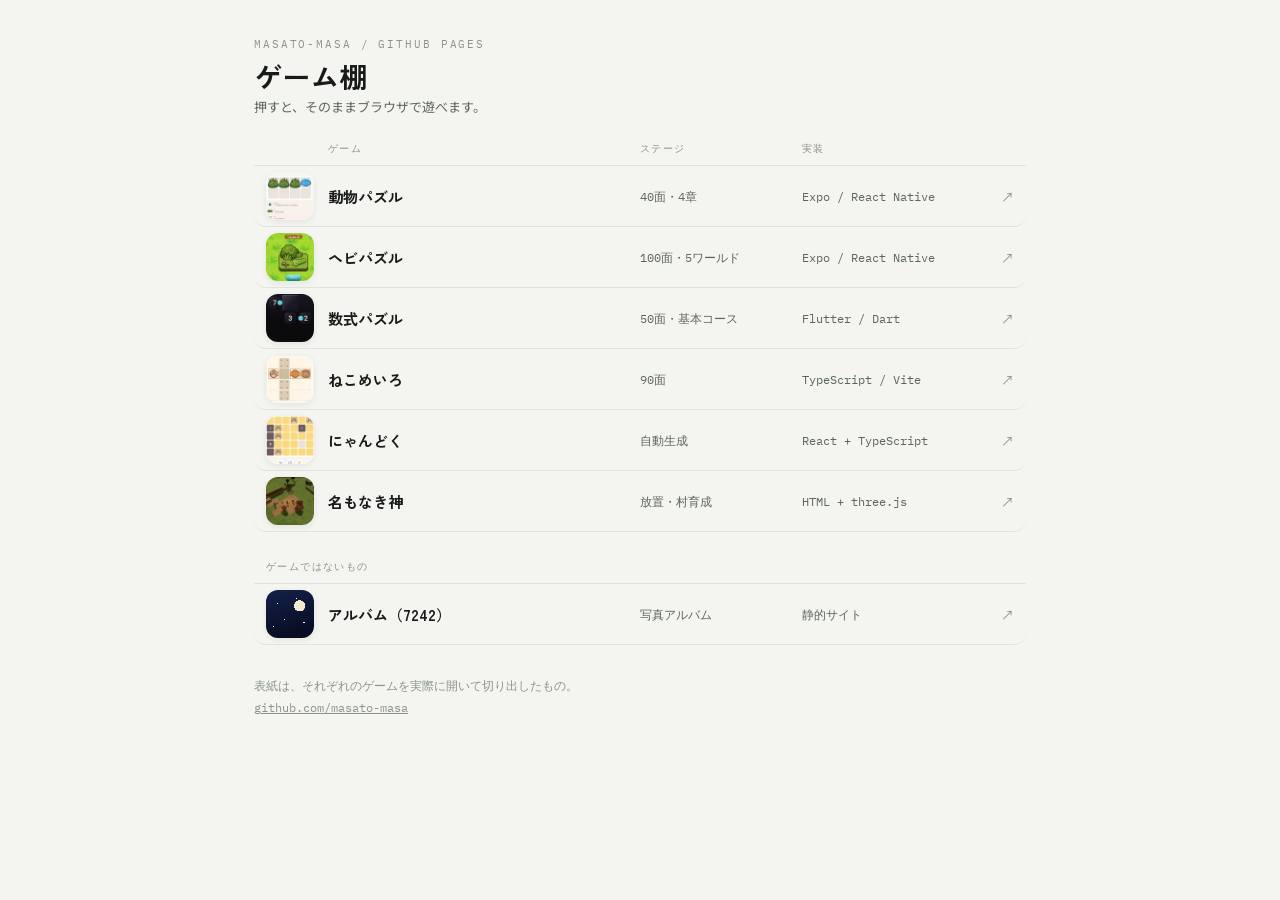
==== index.html @ 9971b3a8 "一覧を横長のリストに作り替え、名もなき神を追加 ・説明文をやめ、1画面に全部入るリスト形式にした（表紙は48px） ・表紙をすべて撮り直した。各ゲームのタイトル画面が作り変わっていたので、   実際に" ====
<!doctype html>
<html lang="ja">
<head>
<meta charset="utf-8">
<meta name="viewport" content="width=device-width, initial-scale=1">
<title>ゲーム棚</title>
<meta name="description" content="GitHub Pages で公開しているゲームの一覧。押すとそのまま遊べます。">
<link rel="icon" href="data:image/svg+xml,<svg xmlns='http://www.w3.org/2000/svg' viewBox='0 0 100 100'><text y='.9em' font-size='90'>🧩</text></svg>">
<link rel="preconnect" href="https://fonts.googleapis.com">
<link rel="preconnect" href="https://fonts.gstatic.com" crossorigin>
<link rel="stylesheet" href="https://fonts.googleapis.com/css2?family=Zen+Kaku+Gothic+New:wght@500;700&family=Noto+Sans+JP:wght@400;500&family=IBM+Plex+Mono:wght@400;500&display=swap">
<style>
  :root {
    --ground: #f4f5f0;
    --surface: #ffffff;
    --hover: #ebeee6;
    --ink: #181c18;
    --muted: #5c665c;
    --faint: #8b948b;
    --line: #e0e4da;
    --accent: #25694a;
    --shadow: 0 2px 6px rgba(24, 34, 26, .08);
  }
  @media (prefers-color-scheme: dark) {
    :root {
      --ground: #0f120f;
      --surface: #171b17;
      --hover: #1e241e;
      --ink: #e8ede6;
      --muted: #98a398;
      --faint: #6d766d;
      --line: #262b25;
      --accent: #78cfa2;
      --shadow: 0 2px 6px rgba(0, 0, 0, .4);
    }
  }

  * { box-sizing: border-box; }
  html { color-scheme: light dark; }

  body {
    margin: 0;
    background: var(--ground);
    color: var(--ink);
    font-family: "Noto Sans JP", "Hiragino Kaku Gothic ProN", "Yu Gothic UI", system-ui, sans-serif;
    font-size: 15px;
    line-height: 1.7;
    -webkit-font-smoothing: antialiased;
  }

  .page {
    max-width: 820px;
    margin: 0 auto;
    padding: 36px 24px 48px;
  }

  /* ---- header ---- */
  .eyebrow {
    font-family: "IBM Plex Mono", ui-monospace, monospace;
    font-size: 10.5px;
    letter-spacing: .18em;
    text-transform: uppercase;
    color: var(--faint);
  }
  h1 {
    font-family: "Zen Kaku Gothic New", "Hiragino Kaku Gothic ProN", sans-serif;
    font-weight: 700;
    font-size: 28px;
    letter-spacing: .01em;
    line-height: 1.3;
    margin: 4px 0 2px;
  }
  .lede { margin: 0; color: var(--muted); font-size: 13px; }

  /* ---- list ---- */
  .list { margin-top: 22px; }

  .row, .head {
    display: grid;
    grid-template-columns: 48px minmax(0, 1fr) 148px 176px 22px;
    align-items: center;
    gap: 14px;
  }

  .head {
    padding: 0 12px 8px;
    border-bottom: 1px solid var(--line);
    font-family: "IBM Plex Mono", ui-monospace, monospace;
    font-size: 10px;
    letter-spacing: .14em;
    text-transform: uppercase;
    color: var(--faint);
  }

  .row {
    position: relative;
    padding: 6px 12px;
    border-bottom: 1px solid var(--line);
    border-radius: 12px;
    transition: background .16s ease;
  }
  .row:hover { background: var(--hover); }

  /* 行ぜんぶをゲームへのリンクにする */
  .hit { position: absolute; inset: 0; border-radius: 12px; z-index: 1; }
  .hit:focus-visible { outline: 2px solid var(--accent); outline-offset: -2px; }

  .cover {
    width: 48px;
    height: 48px;
    border-radius: 12px;
    overflow: hidden;
    background: var(--surface);
    box-shadow: var(--shadow);
    display: block;
  }
  .cover img { width: 100%; height: 100%; object-fit: cover; display: block; }

  .name {
    font-family: "Zen Kaku Gothic New", "Hiragino Kaku Gothic ProN", sans-serif;
    font-weight: 700;
    font-size: 15px;
    min-width: 0;
    overflow-wrap: anywhere;
  }
  .row:hover .name { color: var(--accent); }

  .meta {
    font-family: "IBM Plex Mono", ui-monospace, monospace;
    font-size: 11.5px;
    color: var(--muted);
    font-variant-numeric: tabular-nums;
    white-space: nowrap;
    overflow: hidden;
    text-overflow: ellipsis;
  }

  /* GitHub へのリンクだけは行のリンクより手前 */
  .repo {
    position: relative;
    z-index: 2;
    justify-self: end;
    font-size: 13px;
    line-height: 1;
    color: var(--faint);
    text-decoration: none;
  }
  .repo:hover { color: var(--accent); }
  .repo:focus-visible { outline: 2px solid var(--accent); outline-offset: 3px; border-radius: 3px; }

  /* ---- 付録 ---- */
  .aside-label {
    font-family: "IBM Plex Mono", ui-monospace, monospace;
    font-size: 10px;
    letter-spacing: .14em;
    text-transform: uppercase;
    color: var(--faint);
    margin: 26px 0 0;
    padding: 0 12px 8px;
    border-bottom: 1px solid var(--line);
  }

  /* 写真は載せずに夜空だけを CSS で描いた表紙 */
  .nightsky {
    background:
      radial-gradient(1.6px 1.6px at 24% 28%, #fff 50%, transparent 51%),
      radial-gradient(1.2px 1.2px at 63% 18%, #fff 50%, transparent 51%),
      radial-gradient(1.1px 1.1px at 38% 61%, #fff 50%, transparent 51%),
      radial-gradient(1.4px 1.4px at 79% 68%, #fff 50%, transparent 51%),
      radial-gradient(1px 1px at 16% 77%, #fff 50%, transparent 51%),
      radial-gradient(12px 12px at 70% 33%, #f4ead0 46%, transparent 47%),
      linear-gradient(165deg, #14204a 0%, #060a1c 100%);
  }

  footer {
    margin-top: 30px;
    color: var(--faint);
    font-size: 11.5px;
    font-family: "IBM Plex Mono", ui-monospace, monospace;
    line-height: 1.9;
  }
  footer a { color: var(--faint); }

  @media (prefers-reduced-motion: reduce) {
    .row { transition: none; }
  }

  @media (max-width: 760px) {
    .row, .head { grid-template-columns: 44px minmax(0, 1fr) 132px 22px; }
    .tech { display: none; }
    .cover { width: 44px; height: 44px; border-radius: 11px; }
  }

  @media (max-width: 480px) {
    .page { padding: 32px 16px 48px; }
    .row, .head { grid-template-columns: 40px minmax(0, 1fr) 22px; gap: 12px; }
    .stage { display: none; }
    .cover { width: 40px; height: 40px; border-radius: 10px; }
  }
</style>
</head>
<body>
<div class="page">
  <header>
    <div class="eyebrow">masato-masa / github pages</div>
    <h1>ゲーム棚</h1>
    <p class="lede">押すと、そのままブラウザで遊べます。</p>
  </header>

  <div class="list">
    <div class="head">
      <span></span><span>ゲーム</span><span class="stage">ステージ</span><span class="tech">実装</span><span></span>
    </div>

    <div class="row">
      <a class="hit" href="https://masato-masa.github.io/animal-puzzle/" target="_blank" rel="noopener" aria-label="動物パズルを開く"></a>
      <span class="cover"><img src="[data-uri]" alt=""></span>
      <span class="name">動物パズル</span>
      <span class="meta stage">40面・4章</span>
      <span class="meta tech">Expo / React Native</span>
      <a class="repo" href="https://github.com/masato-masa/animal-puzzle" target="_blank" rel="noopener" title="animal-puzzle のソース">↗</a>
    </div>

    <div class="row">
      <a class="hit" href="https://masato-masa.github.io/snake-puzzle/" target="_blank" rel="noopener" aria-label="ヘビパズルを開く"></a>
      <span class="cover"><img src="[data-uri]" alt=""></span>
      <span class="name">ヘビパズル</span>
      <span class="meta stage">100面・5ワールド</span>
      <span class="meta tech">Expo / React Native</span>
      <a class="repo" href="https://github.com/masato-masa/snake-puzzle" target="_blank" rel="noopener" title="snake-puzzle のソース">↗</a>
    </div>

    <div class="row">
      <a class="hit" href="https://masato-masa.github.io/math-puzzle/" target="_blank" rel="noopener" aria-label="数式パズルを開く"></a>
      <span class="cover"><img src="[data-uri]" alt=""></span>
      <span class="name">数式パズル</span>
      <span class="meta stage">50面・基本コース</span>
      <span class="meta tech">Flutter / Dart</span>
      <a class="repo" href="https://github.com/masato-masa/math-puzzle" target="_blank" rel="noopener" title="math-puzzle のソース">↗</a>
    </div>

    <div class="row">
      <a class="hit" href="https://masato-masa.github.io/cat-maze/" target="_blank" rel="noopener" aria-label="ねこめいろを開く"></a>
      <span class="cover"><img src="[data-uri]" alt=""></span>
      <span class="name">ねこめいろ</span>
      <span class="meta stage">90面</span>
      <span class="meta tech">TypeScript / Vite</span>
      <a class="repo" href="https://github.com/masato-masa/cat-maze" target="_blank" rel="noopener" title="cat-maze のソース">↗</a>
    </div>

    <div class="row">
      <a class="hit" href="https://masato-masa.github.io/nyandoku/" target="_blank" rel="noopener" aria-label="にゃんどくを開く"></a>
      <span class="cover"><img src="[data-uri]" alt=""></span>
      <span class="name">にゃんどく</span>
      <span class="meta stage">自動生成</span>
      <span class="meta tech">React + TypeScript</span>
      <a class="repo" href="https://github.com/masato-masa/nyandoku" target="_blank" rel="noopener" title="nyandoku のソース">↗</a>
    </div>

    <div class="row">
      <a class="hit" href="kamimura/" target="_blank" rel="noopener" aria-label="名もなき神を開く"></a>
      <span class="cover"><img src="[data-uri]" alt=""></span>
      <span class="name">名もなき神</span>
      <span class="meta stage">放置・村育成</span>
      <span class="meta tech">HTML + three.js</span>
      <a class="repo" href="https://github.com/masato-masa/all-game/tree/main/kamimura" target="_blank" rel="noopener" title="名もなき神のソース">↗</a>
    </div>
  </div>

  <p class="aside-label">ゲームではないもの</p>
  <div class="list" style="margin-top:0">
    <div class="row">
      <a class="hit" href="https://masato-masa.github.io/7242/" target="_blank" rel="noopener" aria-label="アルバム 7242 を開く"></a>
      <span class="cover nightsky"></span>
      <span class="name">アルバム（7242）</span>
      <span class="meta stage">写真アルバム</span>
      <span class="meta tech">静的サイト</span>
      <a class="repo" href="https://github.com/masato-masa/7242" target="_blank" rel="noopener" title="7242 のソース">↗</a>
    </div>
  </div>

  <footer>
    表紙は、それぞれのゲームを実際に開いて切り出したもの。<br>
    <a href="https://github.com/masato-masa" target="_blank" rel="noopener">github.com/masato-masa</a>
  </footer>
</div>
</body>
</html>
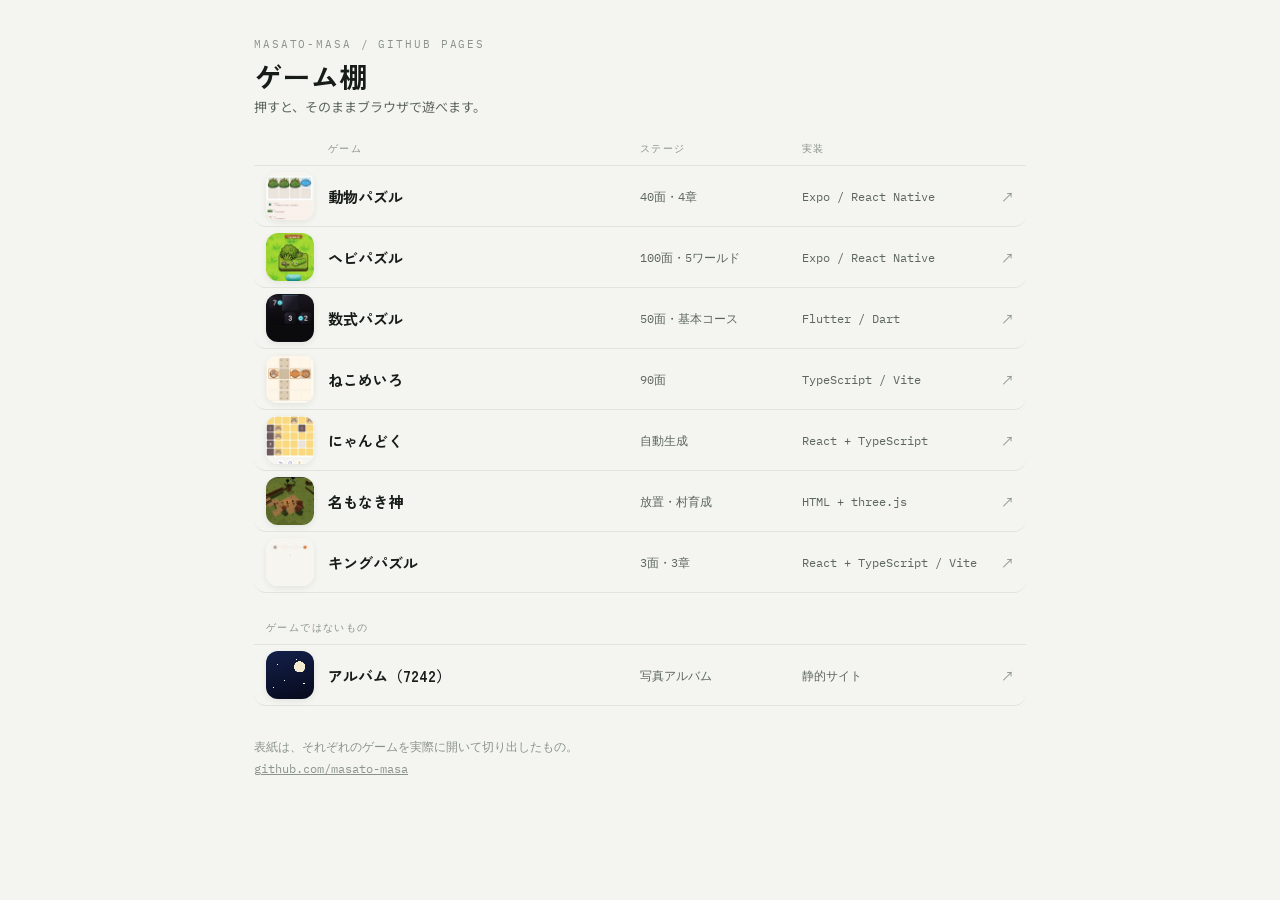
==== commit b03d789a: "キングパズルを棚に追加 グラフ上を王が進んで攻め合う対戦パズル。現状は3章3面のみなので その旨をステージ欄に出している。  Co-Authored-By: Claude Sonnet 5 <nore" ====
--- a/index.html
+++ b/index.html
@@ -265,6 +265,15 @@
       <span class="meta tech">HTML + three.js</span>
       <a class="repo" href="https://github.com/masato-masa/all-game/tree/main/kamimura" target="_blank" rel="noopener" title="名もなき神のソース">↗</a>
     </div>
+
+    <div class="row">
+      <a class="hit" href="https://masato-masa.github.io/king-puzzle/" target="_blank" rel="noopener" aria-label="キングパズルを開く"></a>
+      <span class="cover"><img src="[data-uri]" alt=""></span>
+      <span class="name">キングパズル</span>
+      <span class="meta stage">3面・3章</span>
+      <span class="meta tech">React + TypeScript / Vite</span>
+      <a class="repo" href="https://github.com/masato-masa/king-puzzle" target="_blank" rel="noopener" title="king-puzzle のソース">↗</a>
+    </div>
   </div>
 
   <p class="aside-label">ゲームではないもの</p>
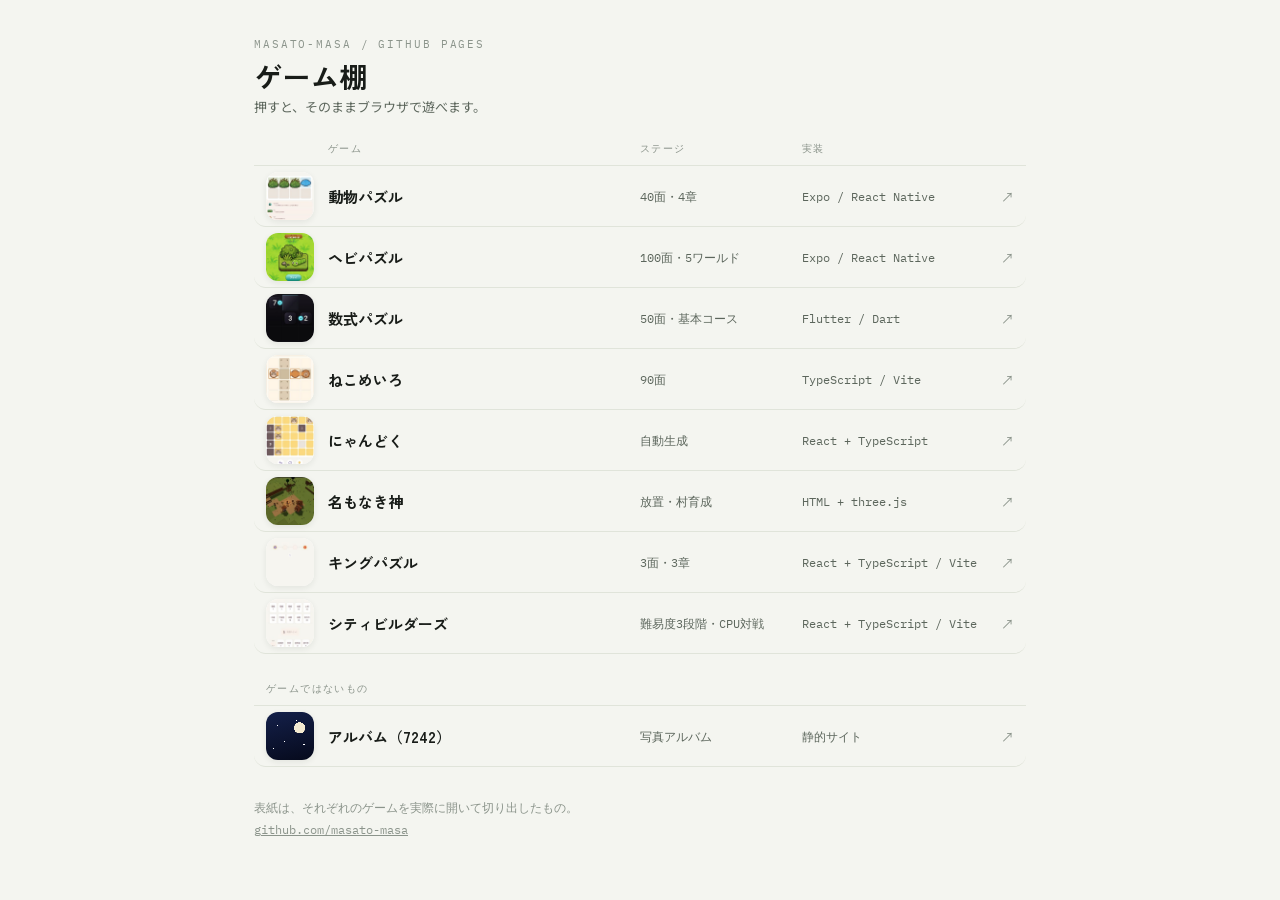
==== commit 44e51370: "シティビルダーズを棚に追加 人物カードを回して建物を建てる、CPU対戦のカードゲーム。 ステージ制ではないので、難易度3段階とCPU対戦である旨を出している。  Co-Authored-By: Cla" ====
--- a/index.html
+++ b/index.html
@@ -274,6 +274,15 @@
       <span class="meta tech">React + TypeScript / Vite</span>
       <a class="repo" href="https://github.com/masato-masa/king-puzzle" target="_blank" rel="noopener" title="king-puzzle のソース">↗</a>
     </div>
+
+    <div class="row">
+      <a class="hit" href="https://masato-masa.github.io/city-builders/" target="_blank" rel="noopener" aria-label="シティビルダーズを開く"></a>
+      <span class="cover"><img src="[data-uri]" alt=""></span>
+      <span class="name">シティビルダーズ</span>
+      <span class="meta stage">難易度3段階・CPU対戦</span>
+      <span class="meta tech">React + TypeScript / Vite</span>
+      <a class="repo" href="https://github.com/masato-masa/city-builders" target="_blank" rel="noopener" title="city-builders のソース">↗</a>
+    </div>
   </div>
 
   <p class="aside-label">ゲームではないもの</p>
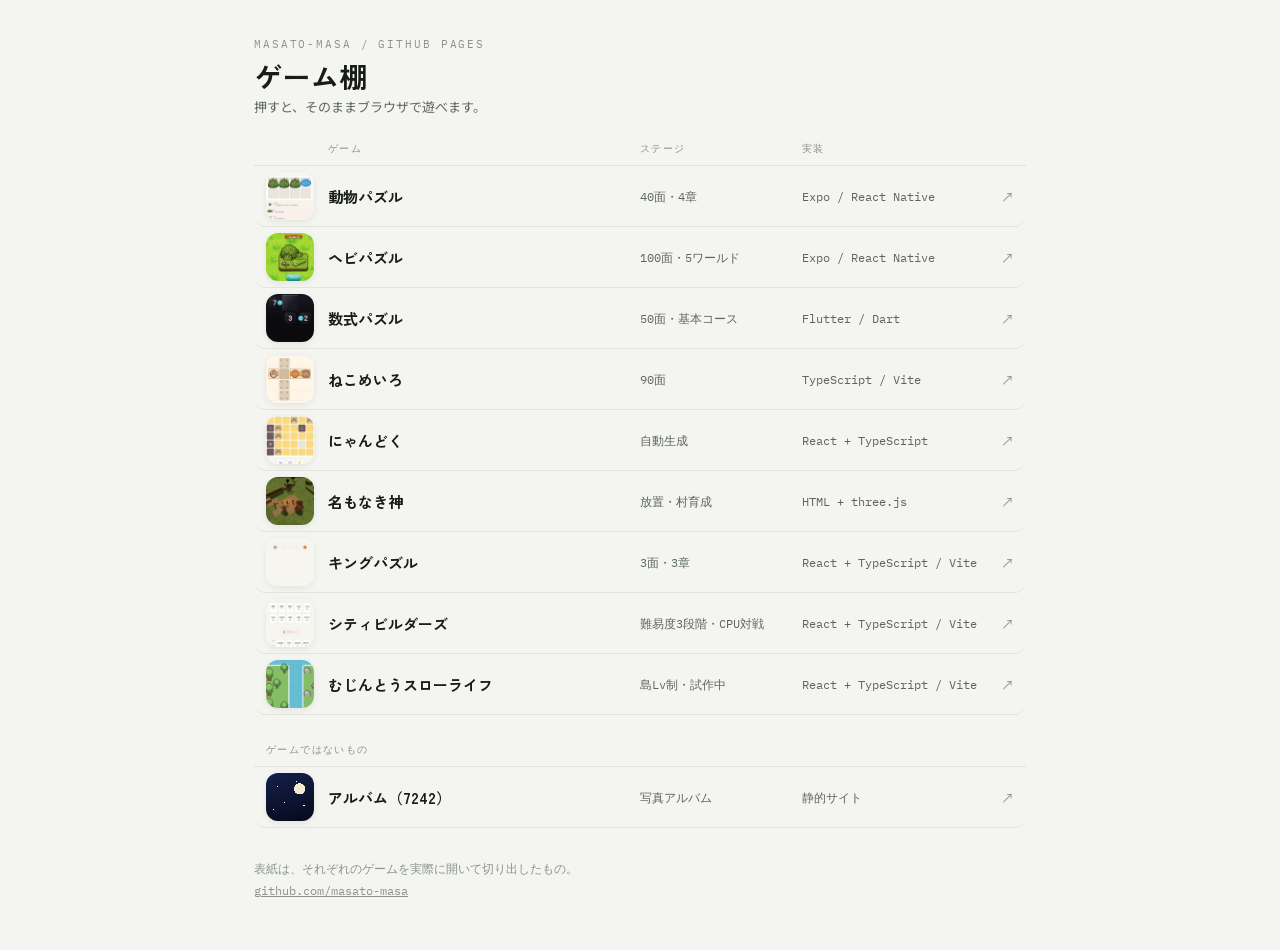
==== commit 09bb519e: "むじんとうスローライフを棚に追加 無人島サバイバル・スローライフの Web 試作（Unity 移植前提）。 ステージ制ではなく島レベルで進行するので、その旨と試作中である ことをステージ欄に出している" ====
--- a/index.html
+++ b/index.html
@@ -283,6 +283,15 @@
       <span class="meta tech">React + TypeScript / Vite</span>
       <a class="repo" href="https://github.com/masato-masa/city-builders" target="_blank" rel="noopener" title="city-builders のソース">↗</a>
     </div>
+
+    <div class="row">
+      <a class="hit" href="https://masato-masa.github.io/survival-island/" target="_blank" rel="noopener" aria-label="むじんとうスローライフを開く"></a>
+      <span class="cover"><img src="[data-uri]" alt=""></span>
+      <span class="name">むじんとうスローライフ</span>
+      <span class="meta stage">島Lv制・試作中</span>
+      <span class="meta tech">React + TypeScript / Vite</span>
+      <a class="repo" href="https://github.com/masato-masa/survival-island" target="_blank" rel="noopener" title="survival-island のソース">↗</a>
+    </div>
   </div>
 
   <p class="aside-label">ゲームではないもの</p>
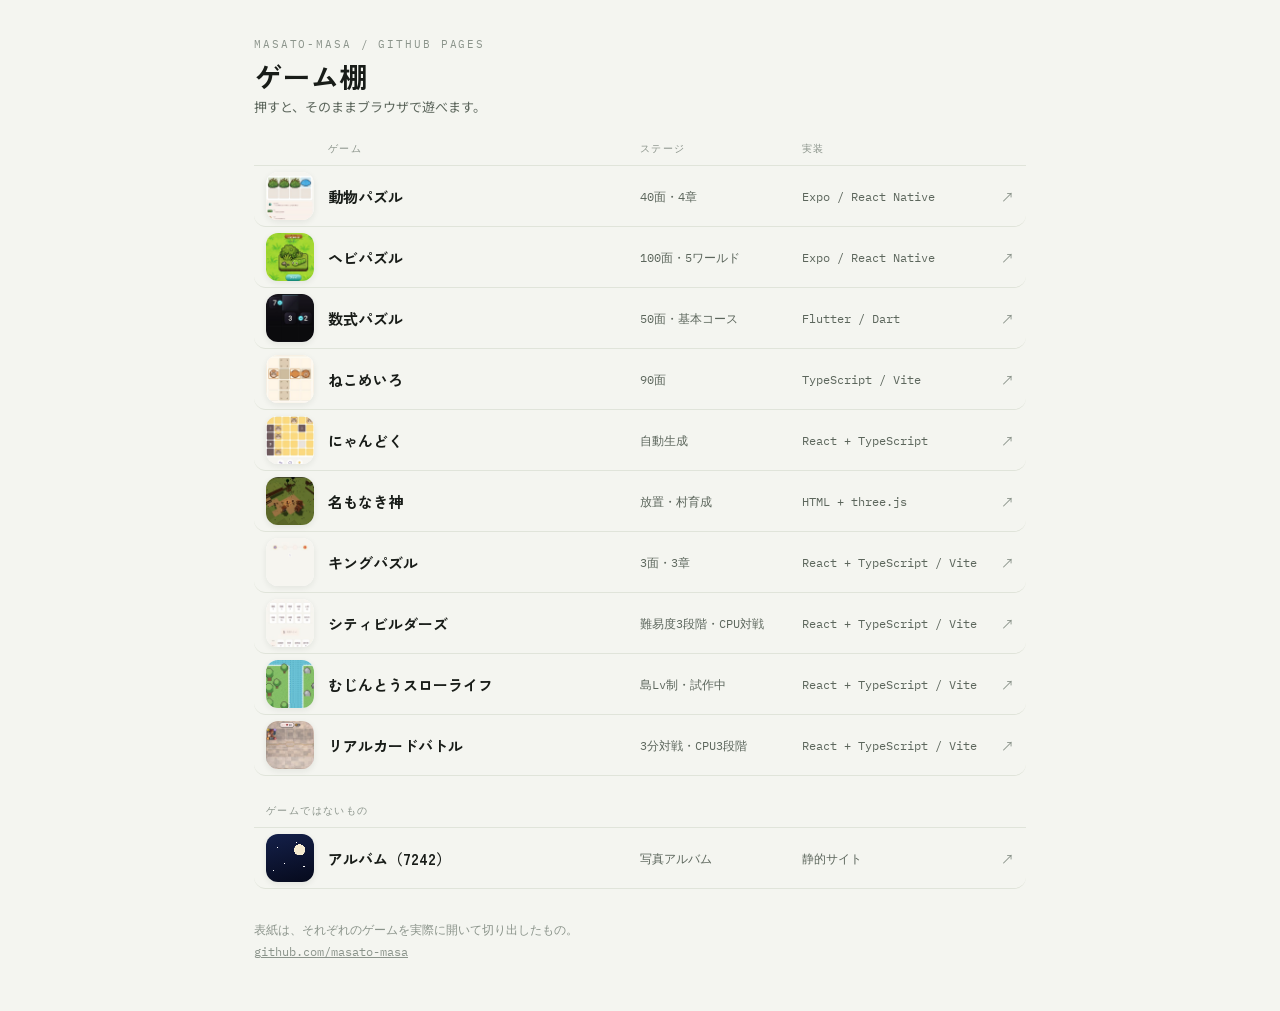
==== commit 94053039: "リアルカードバトルを棚に追加 クラロワ x デュエマ風のリアルタイム・カードバトル。3分で決着し、 CPUは3段階。ステージ制ではないのでその旨をステージ欄に出している。  Co-Authored-B" ====
--- a/index.html
+++ b/index.html
@@ -292,6 +292,15 @@
       <span class="meta tech">React + TypeScript / Vite</span>
       <a class="repo" href="https://github.com/masato-masa/survival-island" target="_blank" rel="noopener" title="survival-island のソース">↗</a>
     </div>
+
+    <div class="row">
+      <a class="hit" href="https://masato-masa.github.io/riale-cardbatlle/" target="_blank" rel="noopener" aria-label="リアルカードバトルを開く"></a>
+      <span class="cover"><img src="[data-uri]" alt=""></span>
+      <span class="name">リアルカードバトル</span>
+      <span class="meta stage">3分対戦・CPU3段階</span>
+      <span class="meta tech">React + TypeScript / Vite</span>
+      <a class="repo" href="https://github.com/masato-masa/riale-cardbatlle" target="_blank" rel="noopener" title="riale-cardbatlle のソース">↗</a>
+    </div>
   </div>
 
   <p class="aside-label">ゲームではないもの</p>
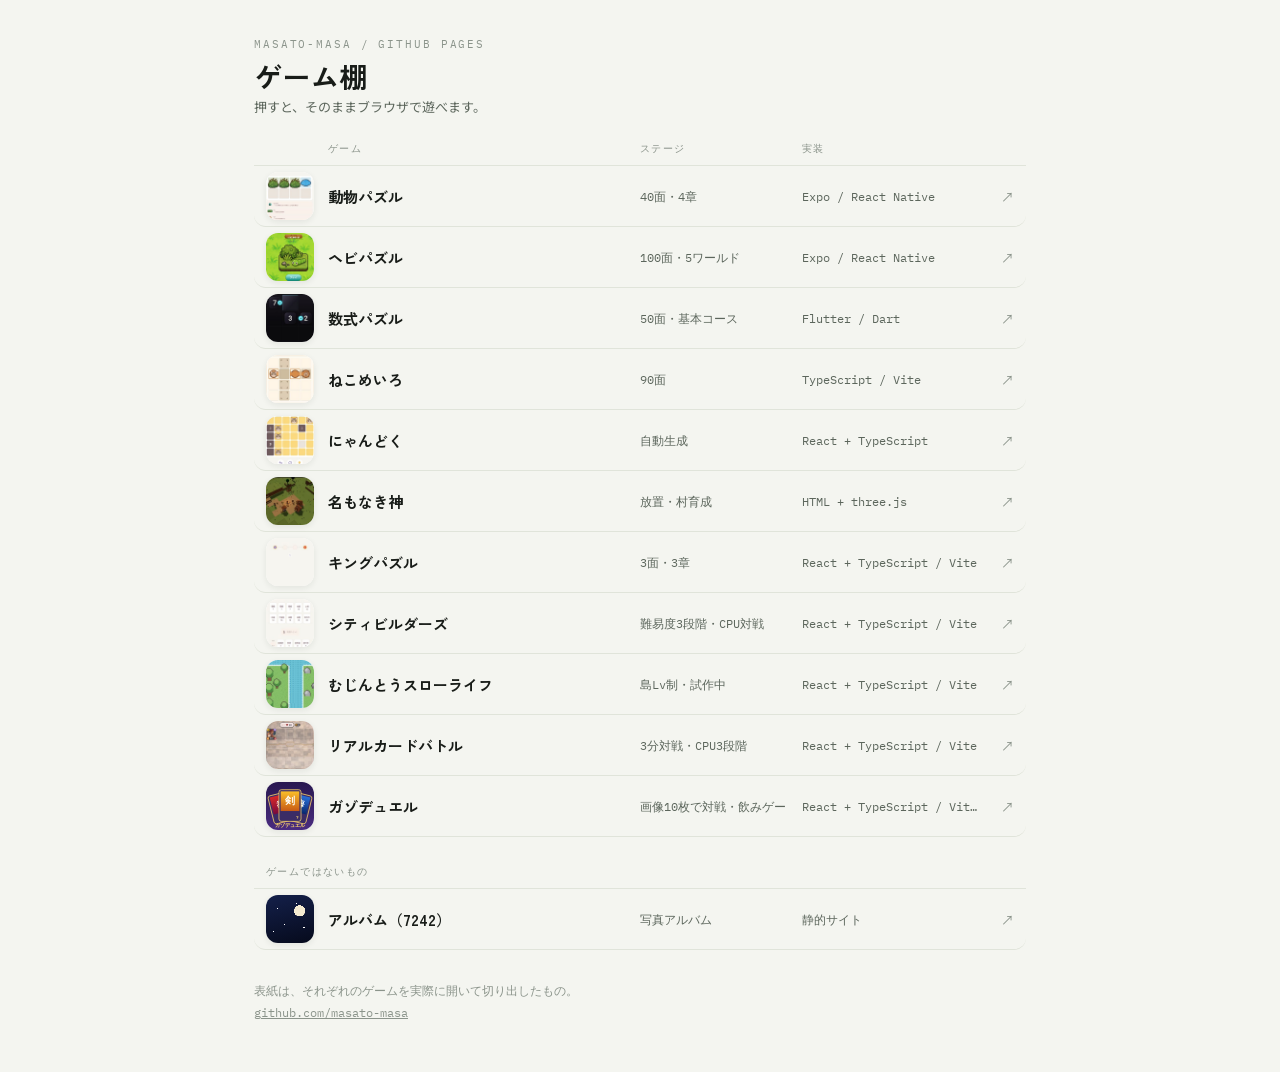
==== commit 76e170e6: "ゲーム棚にガゾデュエルを追加 Co-Authored-By: Claude Sonnet 5.5 <noreply@anthropic.com>" ====
--- a/index.html
+++ b/index.html
@@ -5,6 +5,15 @@
 <meta name="viewport" content="width=device-width, initial-scale=1">
 <title>ゲーム棚</title>
 <meta name="description" content="GitHub Pages で公開しているゲームの一覧。押すとそのまま遊べます。">
+<!-- ホーム画面に追加できるようにする（AG-1）。アイコンは 4 本のゲームのアイコンを 2×2 に並べたもの -->
+<link rel="manifest" href="manifest.webmanifest">
+<link rel="apple-touch-icon" href="apple-touch-icon.png">
+<meta name="apple-mobile-web-app-capable" content="yes">
+<meta name="mobile-web-app-capable" content="yes">
+<meta name="apple-mobile-web-app-status-bar-style" content="default">
+<meta name="apple-mobile-web-app-title" content="ゲーム棚">
+<meta name="theme-color" content="#f4f5f0" media="(prefers-color-scheme: light)">
+<meta name="theme-color" content="#0f120f" media="(prefers-color-scheme: dark)">
 <link rel="icon" href="data:image/svg+xml,<svg xmlns='http://www.w3.org/2000/svg' viewBox='0 0 100 100'><text y='.9em' font-size='90'>🧩</text></svg>">
 <link rel="preconnect" href="https://fonts.googleapis.com">
 <link rel="preconnect" href="https://fonts.gstatic.com" crossorigin>
@@ -301,6 +310,15 @@
       <span class="meta tech">React + TypeScript / Vite</span>
       <a class="repo" href="https://github.com/masato-masa/riale-cardbatlle" target="_blank" rel="noopener" title="riale-cardbatlle のソース">↗</a>
     </div>
+
+    <div class="row">
+      <a class="hit" href="https://masato-masa.github.io/gazo-duel/" target="_blank" rel="noopener" aria-label="ガゾデュエルを開く"></a>
+      <span class="cover"><img src="[data-uri]" alt=""></span>
+      <span class="name">ガゾデュエル</span>
+      <span class="meta stage">画像10枚で対戦・飲みゲー</span>
+      <span class="meta tech">React + TypeScript / Vite / CLIP</span>
+      <a class="repo" href="https://github.com/masato-masa/gazo-duel" target="_blank" rel="noopener" title="gazo-duel のソース">↗</a>
+    </div>
   </div>
 
   <p class="aside-label">ゲームではないもの</p>
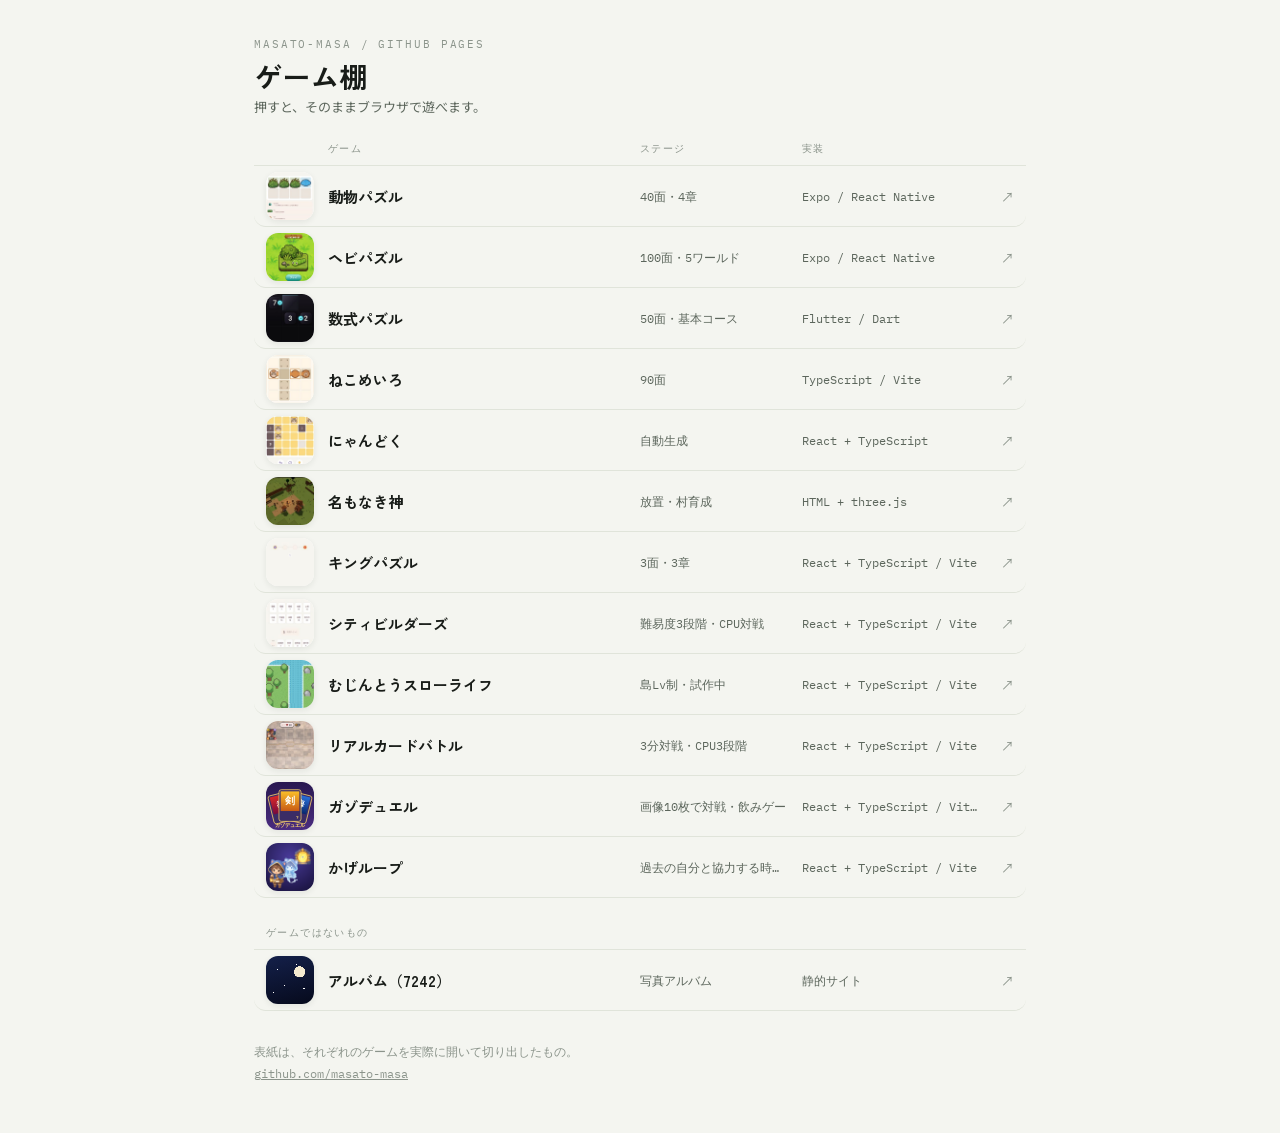
==== commit 1e6b255e: "棚に かげループ を追加 Co-Authored-By: Claude Sonnet 5.5 <noreply@anthropic.com>" ====
--- a/index.html
+++ b/index.html
@@ -319,6 +319,15 @@
       <span class="meta tech">React + TypeScript / Vite / CLIP</span>
       <a class="repo" href="https://github.com/masato-masa/gazo-duel" target="_blank" rel="noopener" title="gazo-duel のソース">↗</a>
     </div>
+
+    <div class="row">
+      <a class="hit" href="https://masato-masa.github.io/kage-loop/" target="_blank" rel="noopener" aria-label="かげループを開く"></a>
+      <span class="cover"><img src="[data-uri]" alt=""></span>
+      <span class="name">かげループ</span>
+      <span class="meta stage">過去の自分と協力する時間パズル</span>
+      <span class="meta tech">React + TypeScript / Vite</span>
+      <a class="repo" href="https://github.com/masato-masa/kage-loop" target="_blank" rel="noopener" title="kage-loop のソース">↗</a>
+    </div>
   </div>
 
   <p class="aside-label">ゲームではないもの</p>
